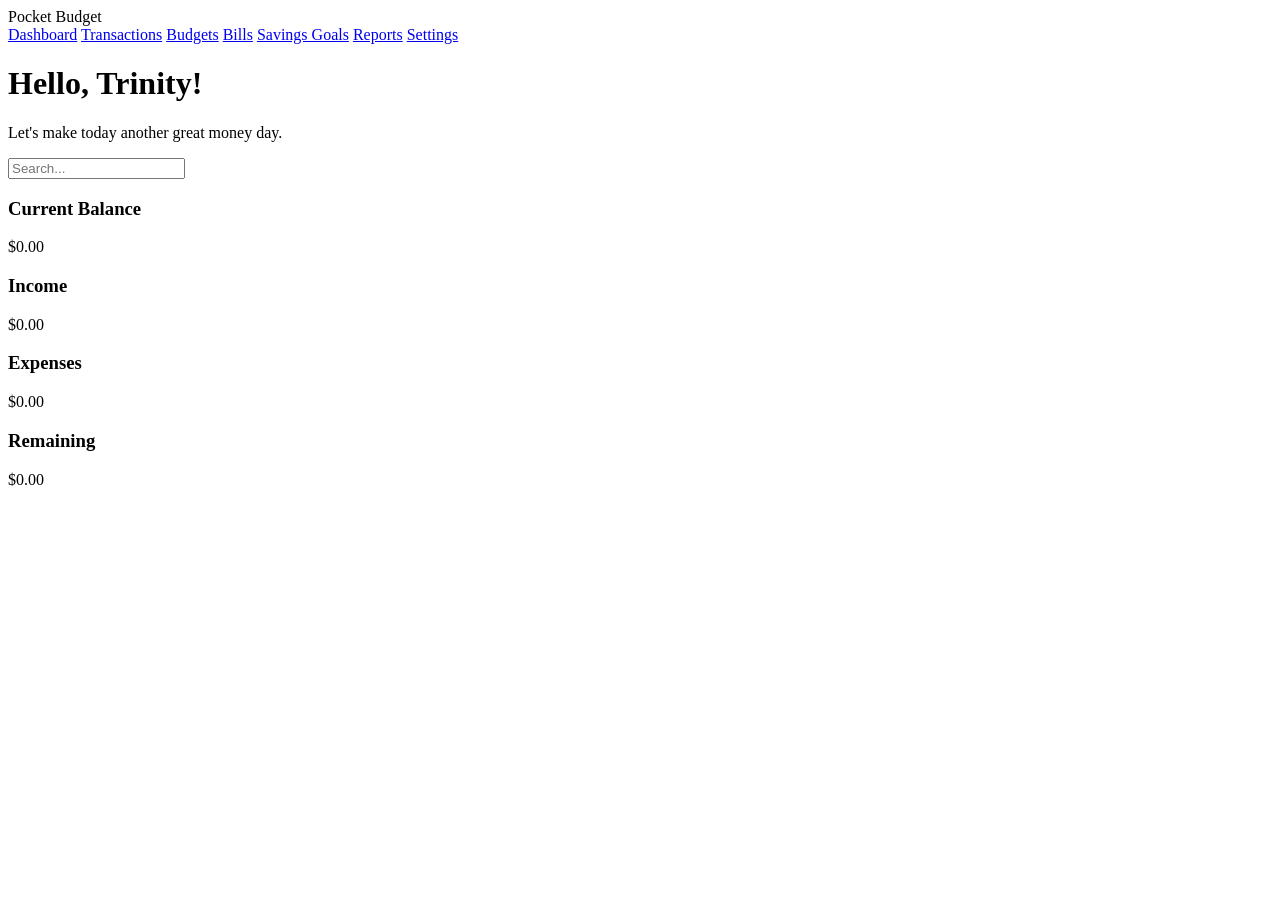
==== index.html @ 6783a8e3 "Added the main stuff to index.hmtl" ====
<!DOCTYPE html>
<html lang="en">

    <head>
        <!-- Allows emojis and special characters -->
        <meta charset="UTF-8">

        <!-- Makes the website responsive -->
        <meta name="viewport" content="width=device-width, initial-scale=1.0">

        <!-- Browser tab title -->
        <title>Pocket Budget</title>

        <!-- CSS -->
        <link rel="stylesheet" href="styles.css">

        <!-- Google Font-->
         <link rel="preconnect" href="https://fonts.googleapis.com">
        <link rel="preconnect" href="https://fonts.gstatic.com" crossorigin>

        <link href="https://fonts.googleapis.com/css2?family=Fredoka:wght@300..700&family=Nunito:wght@200..1000&display=swap" rel="stylesheet">
    </head>

    <body>

        <div class="container">
        
        <div class="sidebar">
            <div class="logo">
                Pocket Budget
            </div>

            <nav>
                <!-- <a> is an anchor tag which creates links-->
                <a href="index.html"> Dashboard</a>
                <a href="#"> Transactions</a>
                <a href="#"> Budgets</a>
                <a href="#"> Bills</a>
                <a href="#"> Savings Goals</a>
                <a href="#"> Reports</a>
                <a href="#"> Settings</a>
            </nav>
            </div>

        <main>
            <header>
                <div class="welcome">
                    <!-- <h1> is a heading tag, the biggest one-->
                    <h1> Hello, Trinity! </h1>
                    <!-- <p> is a paragraph tag, normal text-->
                    <p> Let's make today another great money day.</p>
                </div>
                <div class="search">
                    <!-- instead of typing search... by myself, placeholder makes the browser display it automatically -->
                    <input
                    type="text"
                    placeholder="Search...">
                </div>
            </header>
                <section class="cards">

                    <div class="card">
                        <h3> Current Balance</h3>
                        <p> $0.00</p>
                    </div>
                     <div class="card">
                        <h3> Income</h3>
                        <p> $0.00</p>
                    </div>
                     <div class="card">
                        <h3> Expenses</h3>
                        <p> $0.00</p>
                    </div>
                     <div class="card">
                        <h3> Remaining</h3>
                        <p> $0.00</p>
                    </div>

                </section>

        </main>
        </div>

      
    </body>
</html>
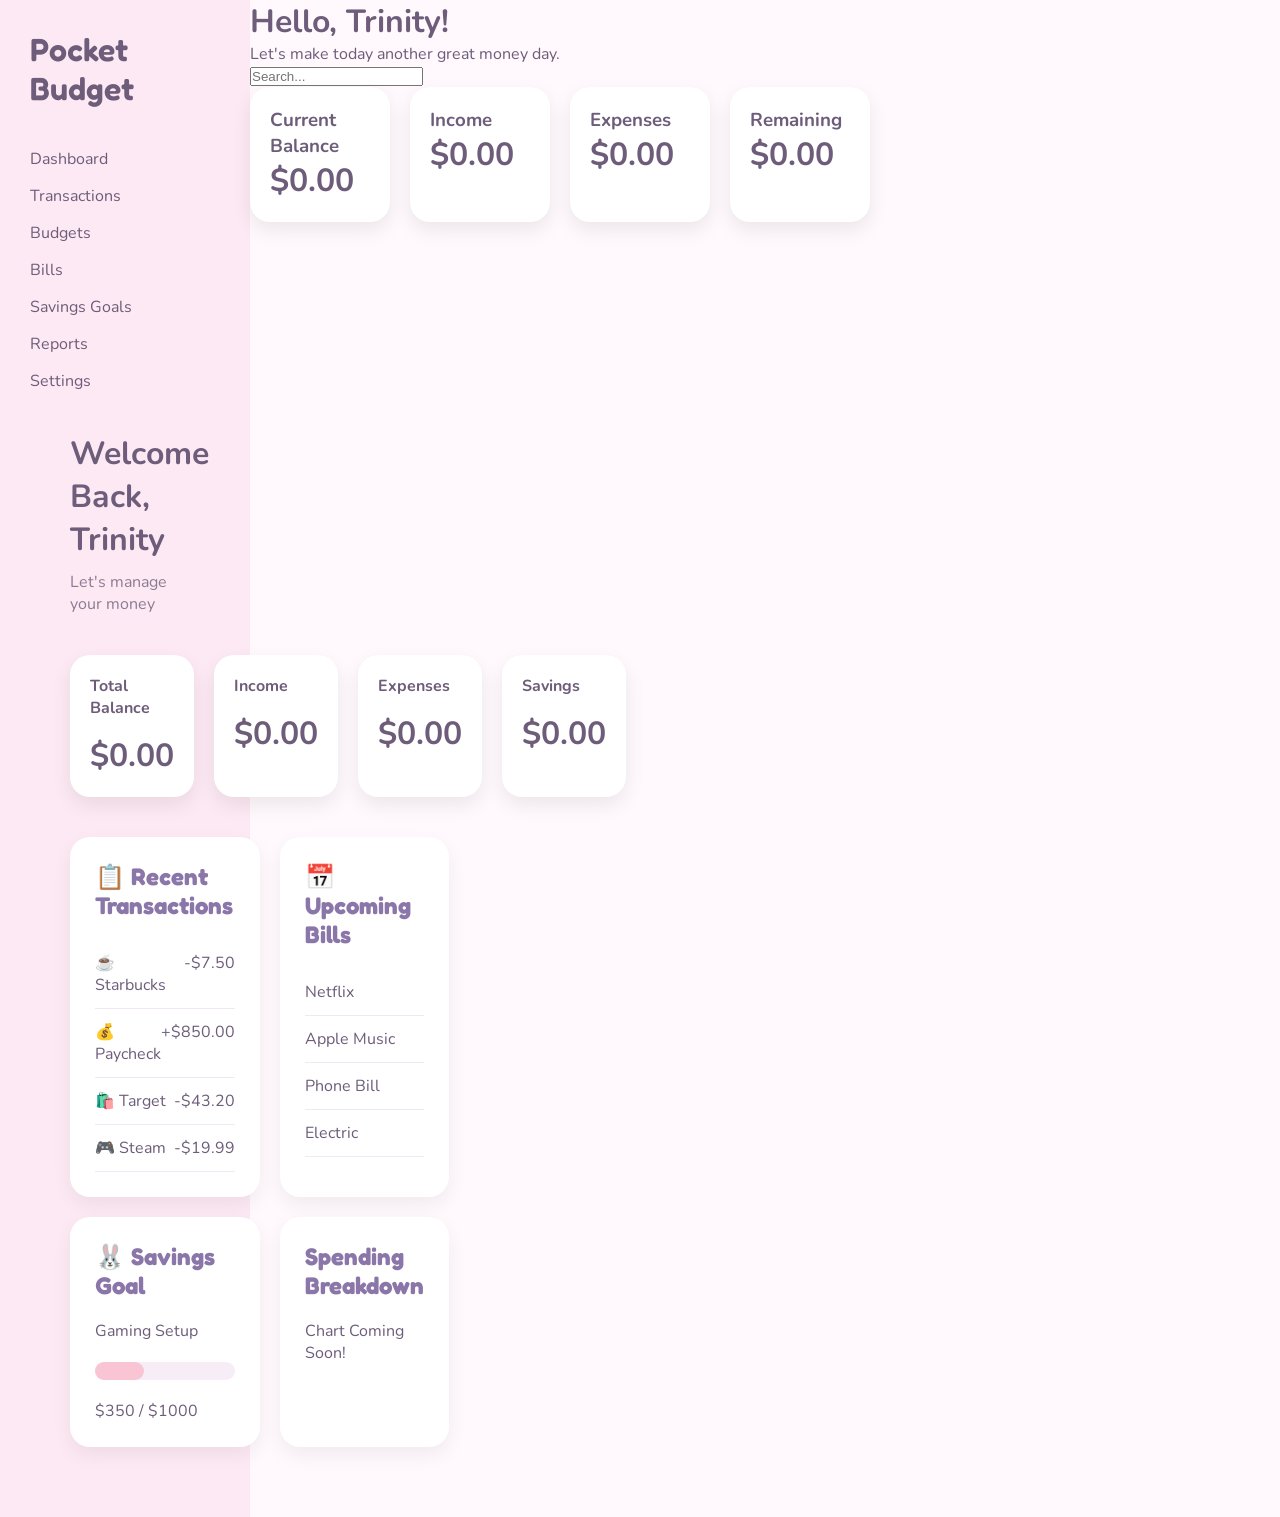
==== commit 656e8b51: "Finished Lesson 4. Just realized that my css wasn't linked correctly, so i fixed that. I also moved " ====
--- a/index.html
+++ b/index.html
@@ -12,14 +12,14 @@
         <title>Pocket Budget</title>
 
         <!-- CSS -->
-        <link rel="stylesheet" href="styles.css">
+        <link rel="stylesheet" href="assets/css/style.css">
 
         <!-- Google Font-->
-         <link rel="preconnect" href="https://fonts.googleapis.com">
+        <link rel="preconnect" href="https://fonts.googleapis.com">
         <link rel="preconnect" href="https://fonts.gstatic.com" crossorigin>
+        <link href="https://fonts.googleapis.com/css2?family=Fredoka:wght@300..700&family=Nunito:ital,wght@0,200..1000;1,200..1000&display=swap" rel="stylesheet">
 
-        <link href="https://fonts.googleapis.com/css2?family=Fredoka:wght@300..700&family=Nunito:wght@200..1000&display=swap" rel="stylesheet">
-    </head>
+
 
     <body>
 
@@ -33,13 +33,75 @@
             <nav>
                 <!-- <a> is an anchor tag which creates links-->
                 <a href="index.html"> Dashboard</a>
-                <a href="#"> Transactions</a>
+                <a href="#im"> Transactions</a>
                 <a href="#"> Budgets</a>
                 <a href="#"> Bills</a>
                 <a href="#"> Savings Goals</a>
                 <a href="#"> Reports</a>
                 <a href="#"> Settings</a>
             </nav>
+
+            <main class="main-content">
+                <header class="dashboard-header">
+                    <h1>Welcome Back, Trinity</h1>
+                    <p>Let's manage your money </p>
+                </header>
+                <section class="cards">
+                    <div class="card">
+                        <h2>Total Balance</h2>
+                        <p>$0.00</p>
+                    </div>
+                    <div class="card">
+                        <h2>Income</h2>
+                        <p>$0.00</p>
+                    </div>
+                    <div class="card">
+                        <h2>Expenses</h2>
+                        <p>$0.00</p>
+                    </div>
+                    <div class="card">
+                        <h2>Savings</h2>
+                        <p>$0.00</p>
+                    </div>
+                </section>
+                <section class="dashboard-grid">
+                    <div class="panel transaction">
+                        <h2>📋 Recent Transactions</h2>
+                        <ul>
+                            <li>☕ Starbucks <span>-$7.50</span></li>
+
+                            <li>💰 Paycheck <span>+$850.00</span></li>
+
+                            <li>🛍️ Target <span>-$43.20</span></li>
+
+                            <li>🎮 Steam <span>-$19.99</span></li></li>
+                        </ul>
+                    </div>
+                    <div class="panel bills">
+                        <h2>📅 Upcoming Bills</h2>
+                        <ul>
+                            <li>Netflix</li>
+                            <li>Apple Music</li>
+                            <li>Phone Bill</li>
+                            <li>Electric</li>
+                        </ul>
+                    </div>
+
+                    <div class="panel goals">
+                        <h2>🐰 Savings Goal</h2>
+                        <p> Gaming Setup</p>
+                        <div class="progress-bar">
+                            <div class="progress"></div>
+                        </div>
+                        <p> $350 / $1000</p>
+                    </div>
+                    <div class="panel chart">
+                        <h2> Spending Breakdown</h2>
+                        <p>Chart Coming Soon!</p>
+                    </div>
+                </section>
+
+            </main>
             </div>
 
         <main>
--- a/assets/css/style.css
+++ b/assets/css/style.css
@@ -0,0 +1,176 @@
+/* ==========
+    CSS Reset
+    ========== */
+
+    /* * is the universal selector, it selects all elements on the page */
+*{
+    /* margin is 0 because the browser automatically puts space around things, we don't want that*/
+    margin: 0;
+    /* Padding is space inside an element, we'll add our own padding later, so we set it to 0 here */
+    padding: 0;
+    /* box-sizing:border-box the width stays 200px */
+    box-sizing: border-box;
+}
+/*=======
+   BODY
+   =======*/
+body{
+    /* font-family is the font imported from Google Fonts, now we're telling the browser to use that font*/
+    font-family:"Nunito", sans-serif;
+    /* background changes the background of the whole page, obviously*/
+    background:#fff8fc;
+    /* color changes the color of the text on the page*/
+    color:#6d5c7a;
+    /* min-height is the minimum height of the page, vh stands for viewport height so 100vh means 100% of the viewport height */
+    min-height:100vh;
+}
+/*=========
+    LINKS
+===========*/
+a{
+
+    /* text-decoration:none removes the underline from links */
+    text-decoration:none;
+
+    /* color:inherit instead of making links blue, they use whatever color their parent has */
+    color:inherit;
+}
+/*=============
+    CONTAINER
+=============*/
+.container{
+    /*display:flex makes the container a flexbox, which is a way to layout elements in a row or column */
+    display:flex;
+    flex-direction:row;
+    min-height:100vh;
+}
+/*===========
+SIDEBAR
+============*/
+.sidebar{
+    /* width:250px makes it 250 pixels wide */
+    width: 250px;
+    min-height:100vh;
+
+    /*Soft Pastel Pink*/
+    background:#FDE9F3;
+
+    /* padding:30px instead of text touching the edge, everything gets breathing room */
+    padding: 30px;
+}
+/*=========
+LOGO
+========*/
+.logo{
+    font-family:"Fredoka", sans-serif;
+
+    /* font-size:2rem, rem is a responsive measurement*/
+    font-size: 2rem;
+    font-weight: 600;
+
+    /*margin-bottom adds 40px under the logo, making space between anything below it */
+    margin-bottom: 40px;
+}
+/*===========
+NAVIGATION
+============*/
+nav{
+    /* By default Flexbox goes left to right, we dont want that so we did flex-direction:column*/
+    display:flex;
+
+    /* Changes it to top to bottom, which is perfect for menus*/
+    flex-direction:column;
+
+    /* Instead of manually adding margins, flexbox can automatically space items*/
+    gap:15px;
+}
+.main-content{
+    flex: 1;
+    padding: 40px;
+}
+.dashboard-header{
+    margin-bottom: 40px;
+}
+.dashboard-header h1{
+    font-size: 2rem;
+}
+.dashboard-header p{
+    margin-top: 10px;
+    color: #8b7b94;
+}
+.cards{
+    display:flex;
+    gap:20px;
+    margin-bottom:40px;
+}
+.card{
+    flex:1;
+    background:white;
+    padding:20px;
+    border-radius:20px;
+    box-shadow:0 8px 20px rgba(0,0,0,.08);]
+}
+
+.card h2{
+    font-size:1rem;
+    margin-bottom:15px;
+}
+.card p{
+    font-size:2rem;
+    font-weight:bold;
+}
+/*=============
+DASHBOARD GRID
+==============*/
+.dashboard-grid{
+    display:grid;
+    grid-template-columns:2fr 1fr;
+    gap:20px;
+}
+.panel{
+    background:white;
+    padding:25px;
+    border-radius:20px;
+    box-shadow:0 8px 20px rgba(0,0,0,.06);
+    transition:.3s;
+}
+.panel:hover{
+    transform:translateY(-5px);
+}
+.panel ul{
+    list-style:none;
+    margin-top:20px;
+}
+.panel li{
+    display:flex;
+    justify-content:space-between;
+    padding:12px 0;
+    border-bottom:1px solid #F2E8F5;
+}
+.panel h2{
+    font-family:"Fredoka", sans-serif;
+    color:#8A76A8;
+    margin-bottom:20px;
+}
+.transaction{
+    grid-column:1;
+}
+.goals{
+    grid-column:1;
+}
+.chart{
+    grid-column:2;
+}
+.progress-bar{
+    width:100%;
+    height:18px;
+    background:#F7EDF7;
+    border-radius:20px;
+    margin:20px 0;
+}
+.progress{
+    width:35%;
+    height:100%;
+    background:#F9C5D5;
+    border-radius:20px;
+}
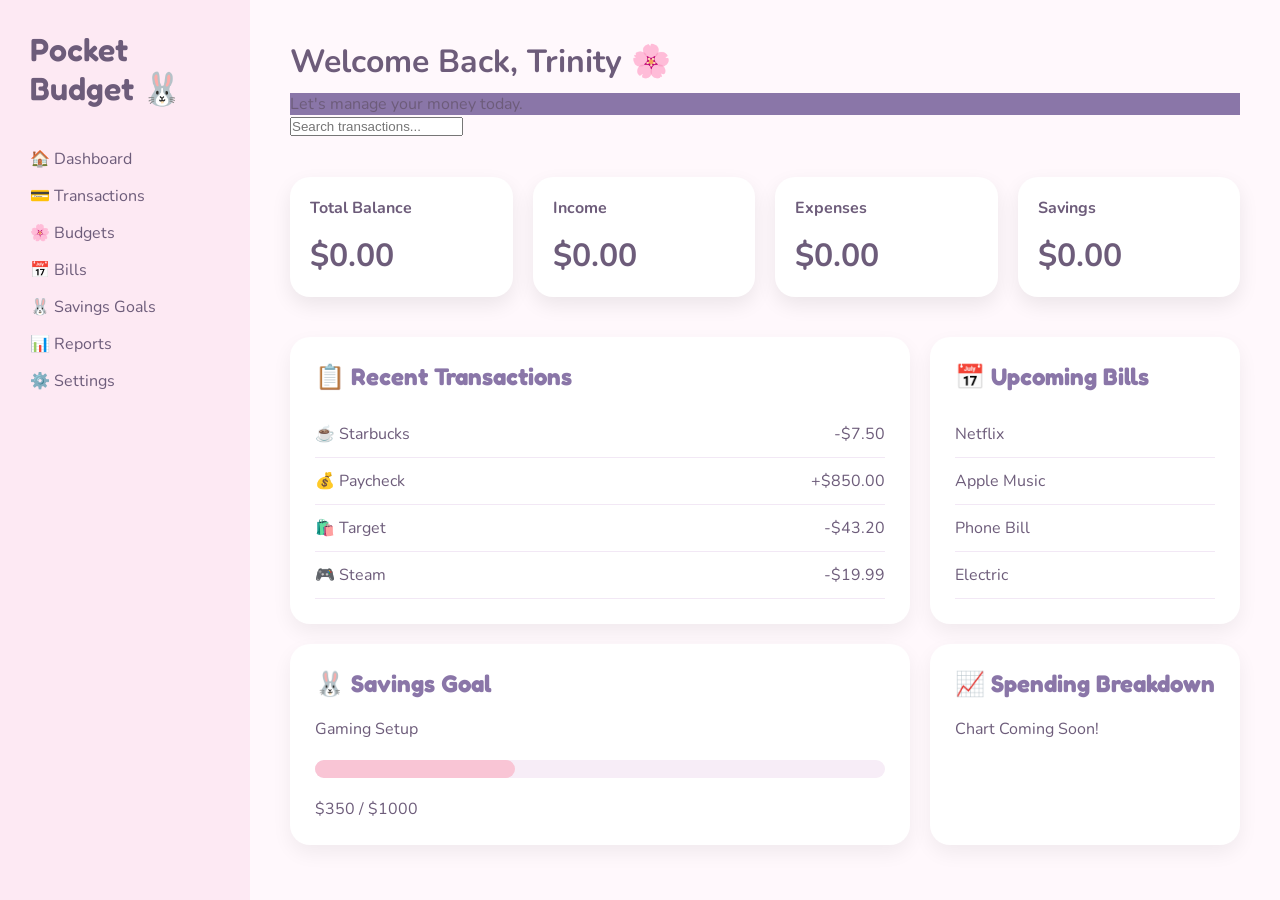
==== commit 7a9ca10e: "added the htmls for the sidebars and other functions. I have to fix my html and do lesson 5" ====
--- a/index.html
+++ b/index.html
@@ -1,148 +1,198 @@
 <!DOCTYPE html>
 <html lang="en">
 
-    <head>
-        <!-- Allows emojis and special characters -->
-        <meta charset="UTF-8">
+<head>
 
-        <!-- Makes the website responsive -->
-        <meta name="viewport" content="width=device-width, initial-scale=1.0">
+    <!-- Allows emojis and special characters -->
+    <meta charset="UTF-8">
 
-        <!-- Browser tab title -->
-        <title>Pocket Budget</title>
+    <!-- Makes website responsive -->
+    <meta name="viewport" content="width=device-width, initial-scale=1.0">
 
-        <!-- CSS -->
-        <link rel="stylesheet" href="assets/css/style.css">
+    <!-- Browser tab title -->
+    <title>Pocket Budget</title>
 
-        <!-- Google Font-->
-        <link rel="preconnect" href="https://fonts.googleapis.com">
-        <link rel="preconnect" href="https://fonts.gstatic.com" crossorigin>
-        <link href="https://fonts.googleapis.com/css2?family=Fredoka:wght@300..700&family=Nunito:ital,wght@0,200..1000;1,200..1000&display=swap" rel="stylesheet">
+
+    <!-- CSS -->
+    <link rel="stylesheet" href="assets/css/style.css">
+
+
+    <!-- Google Fonts -->
+    <link rel="preconnect" href="https://fonts.googleapis.com">
+    <link rel="preconnect" href="https://fonts.gstatic.com" crossorigin>
+
+    <link href="https://fonts.googleapis.com/css2?family=Fredoka:wght@300..700&family=Nunito:ital,wght@0,200..1000;1,200..1000&display=swap" rel="stylesheet">
+
+</head>
+
+
+<body>
+
+
+<div class="container">
+
+
+    <!-- SIDEBAR -->
+    <aside class="sidebar">
+
+
+        <div class="logo">
+            Pocket Budget 🐰
+        </div>
+
+
+        <nav>
+
+            <a href="#">🏠 Dashboard</a>
+
+            <a href="#">💳 Transactions</a>
+
+            <a href="#">🌸 Budgets</a>
+
+            <a href="#">📅 Bills</a>
+
+            <a href="#">🐰 Savings Goals</a>
+
+            <a href="#">📊 Reports</a>
+
+            <a href="#">⚙️ Settings</a>
+
+        </nav>
+
+
+    </aside>
 
 
 
-    <body>
 
-        <div class="container">
-        
-        <div class="sidebar">
-            <div class="logo">
-                Pocket Budget
+
+    <!-- MAIN CONTENT -->
+    <main class="main-content">
+
+
+        <!-- HEADER -->
+        <header class="dashboard-header">
+
+            <div class="welcome">
+                <h1>Welcome Back, Trinity 🌸 </h1>
+                <p>Let's manage your money today.</p>
             </div>
 
-            <nav>
-                <!-- <a> is an anchor tag which creates links-->
-                <a href="index.html"> Dashboard</a>
-                <a href="#im"> Transactions</a>
-                <a href="#"> Budgets</a>
-                <a href="#"> Bills</a>
-                <a href="#"> Savings Goals</a>
-                <a href="#"> Reports</a>
-                <a href="#"> Settings</a>
-            </nav>
 
-            <main class="main-content">
-                <header class="dashboard-header">
-                    <h1>Welcome Back, Trinity</h1>
-                    <p>Let's manage your money </p>
-                </header>
-                <section class="cards">
-                    <div class="card">
-                        <h2>Total Balance</h2>
-                        <p>$0.00</p>
-                    </div>
-                    <div class="card">
-                        <h2>Income</h2>
-                        <p>$0.00</p>
-                    </div>
-                    <div class="card">
-                        <h2>Expenses</h2>
-                        <p>$0.00</p>
-                    </div>
-                    <div class="card">
-                        <h2>Savings</h2>
-                        <p>$0.00</p>
-                    </div>
-                </section>
-                <section class="dashboard-grid">
-                    <div class="panel transaction">
-                        <h2>📋 Recent Transactions</h2>
-                        <ul>
-                            <li>☕ Starbucks <span>-$7.50</span></li>
 
-                            <li>💰 Paycheck <span>+$850.00</span></li>
+            <!-- Search bar will be styled in Lesson 5 -->
+            <div class="search">
+                <input 
+                type="text"
+                placeholder="Search transactions...">
 
-                            <li>🛍️ Target <span>-$43.20</span></li>
+            </div>
 
-                            <li>🎮 Steam <span>-$19.99</span></li></li>
-                        </ul>
-                    </div>
-                    <div class="panel bills">
-                        <h2>📅 Upcoming Bills</h2>
-                        <ul>
-                            <li>Netflix</li>
-                            <li>Apple Music</li>
-                            <li>Phone Bill</li>
-                            <li>Electric</li>
-                        </ul>
+
+
+        </header>
+
+
+
+
+
+        <!-- Bunny Card will be added here -->
+        <section class="mascot-placeholder">
+
+            <!-- Future bunny mascot -->
+
+        </section>
+
+        <!-- MONEY CARDS -->
+        <section class="cards">
+
+            <div class="card">
+                <h2> Total Balance </h2>
+                <p>$0.00</p>
+            </div>
+
+            <div class="card">
+                <h2> Income </h2>
+                <p>$0.00</p>
+            </div>
+
+            <div class="card">
+                <h2>Expenses </h2>
+                <p> $0.00 </p>
+            </div>
+
+            <div class="card">
+                <h2>Savings</h2>
+                <p>$0.00 </p>
+            </div>
+
+
+        </section>
+
+
+        <!-- DASHBOARD SECTIONS -->
+        <section class="dashboard-grid">
+
+             <!-- Transactions -->
+            <div class="panel transaction">
+                <h2>📋 Recent Transactions</h2>
+                <ul>
+                    <li>☕ Starbucks<span>-$7.50</span></li>
+                    <li>💰 Paycheck<span>+$850.00</span></li>
+                    <li>🛍️ Target<span>-$43.20</span></li>
+                    <li>🎮 Steam<span>-$19.99 </span> </li>
+                </ul>
+            </div>
+
+            <!-- Bills -->
+            <div class="panel bills">
+                <h2>📅 Upcoming Bills</h2>
+                <ul>
+                    <li>Netflix</li>
+                    <li>Apple Music</li>
+                    <li>Phone Bill</li>
+                    <li>Electric</li>
+                </ul>
+            </div>
+
+            <!-- Savings Goal -->
+            <div class="panel goals">
+
+
+                <h2>🐰 Savings Goal</h2>
+                <p>  Gaming Setup</p>
+
+                <div class="progress-bar">
+                    <div class="progress">
+                </div>
                     </div>
 
-                    <div class="panel goals">
-                        <h2>🐰 Savings Goal</h2>
-                        <p> Gaming Setup</p>
-                        <div class="progress-bar">
-                            <div class="progress"></div>
-                        </div>
-                        <p> $350 / $1000</p>
-                    </div>
-                    <div class="panel chart">
-                        <h2> Spending Breakdown</h2>
-                        <p>Chart Coming Soon!</p>
-                    </div>
-                </section>
-
-            </main>
+                <p>$350 / $1000 </p>
             </div>
 
-        <main>
-            <header>
-                <div class="welcome">
-                    <!-- <h1> is a heading tag, the biggest one-->
-                    <h1> Hello, Trinity! </h1>
-                    <!-- <p> is a paragraph tag, normal text-->
-                    <p> Let's make today another great money day.</p>
-                </div>
-                <div class="search">
-                    <!-- instead of typing search... by myself, placeholder makes the browser display it automatically -->
-                    <input
-                    type="text"
-                    placeholder="Search...">
-                </div>
-            </header>
-                <section class="cards">
+            <!-- Chart -->
+            <div class="panel chart">
+                <h2>📈 Spending Breakdown</h2>
+                <p>Chart Coming Soon!</p>
 
-                    <div class="card">
-                        <h3> Current Balance</h3>
-                        <p> $0.00</p>
-                    </div>
-                     <div class="card">
-                        <h3> Income</h3>
-                        <p> $0.00</p>
-                    </div>
-                     <div class="card">
-                        <h3> Expenses</h3>
-                        <p> $0.00</p>
-                    </div>
-                     <div class="card">
-                        <h3> Remaining</h3>
-                        <p> $0.00</p>
-                    </div>
 
-                </section>
+            </div>
 
-        </main>
-        </div>
 
-      
-    </body>
+
+
+        </section>
+
+
+
+    </main>
+
+
+
+
+</div>
+
+
+</body>
+
 </html>
--- a/assets/css/style.css
+++ b/assets/css/style.css
@@ -11,6 +11,17 @@
     /* box-sizing:border-box the width stays 200px */
     box-sizing: border-box;
 }
+/*==========
+COLOR SYSTEM
+===========*/  
+:root{
+    --background:#fff8fc;
+    --sidebar:#fde9f3;
+    --card:#ffffff;
+    --pink:#f9c5d5;
+    --purple:#8a76a8;
+    --text:#6d5c7a;
+}  
 /*=======
    BODY
    =======*/
@@ -18,9 +29,9 @@
     /* font-family is the font imported from Google Fonts, now we're telling the browser to use that font*/
     font-family:"Nunito", sans-serif;
     /* background changes the background of the whole page, obviously*/
-    background:#fff8fc;
+    background:var(--background);
     /* color changes the color of the text on the page*/
-    color:#6d5c7a;
+    color:var(--text);
     /* min-height is the minimum height of the page, vh stands for viewport height so 100vh means 100% of the viewport height */
     min-height:100vh;
 }
@@ -53,7 +64,7 @@
     min-height:100vh;
 
     /*Soft Pastel Pink*/
-    background:#FDE9F3;
+    background:var(--sidebar);
 
     /* padding:30px instead of text touching the edge, everything gets breathing room */
     padding: 30px;
@@ -96,7 +107,7 @@
 }
 .dashboard-header p{
     margin-top: 10px;
-    color: #8b7b94;
+    background:var(--purple);
 }
 .cards{
     display:flex;
@@ -105,10 +116,10 @@
 }
 .card{
     flex:1;
-    background:white;
+    background:var(--card);
     padding:20px;
     border-radius:20px;
-    box-shadow:0 8px 20px rgba(0,0,0,.08);]
+    box-shadow:0 8px 20px rgba(0,0,0,.08);
 }
 
 .card h2{
@@ -128,7 +139,7 @@
     gap:20px;
 }
 .panel{
-    background:white;
+    background:var(--card);
     padding:25px;
     border-radius:20px;
     box-shadow:0 8px 20px rgba(0,0,0,.06);
@@ -149,7 +160,7 @@
 }
 .panel h2{
     font-family:"Fredoka", sans-serif;
-    color:#8A76A8;
+    color:var(--purple);
     margin-bottom:20px;
 }
 .transaction{
@@ -171,6 +182,6 @@
 .progress{
     width:35%;
     height:100%;
-    background:#F9C5D5;
+    background:var(--pink);
     border-radius:20px;
 }
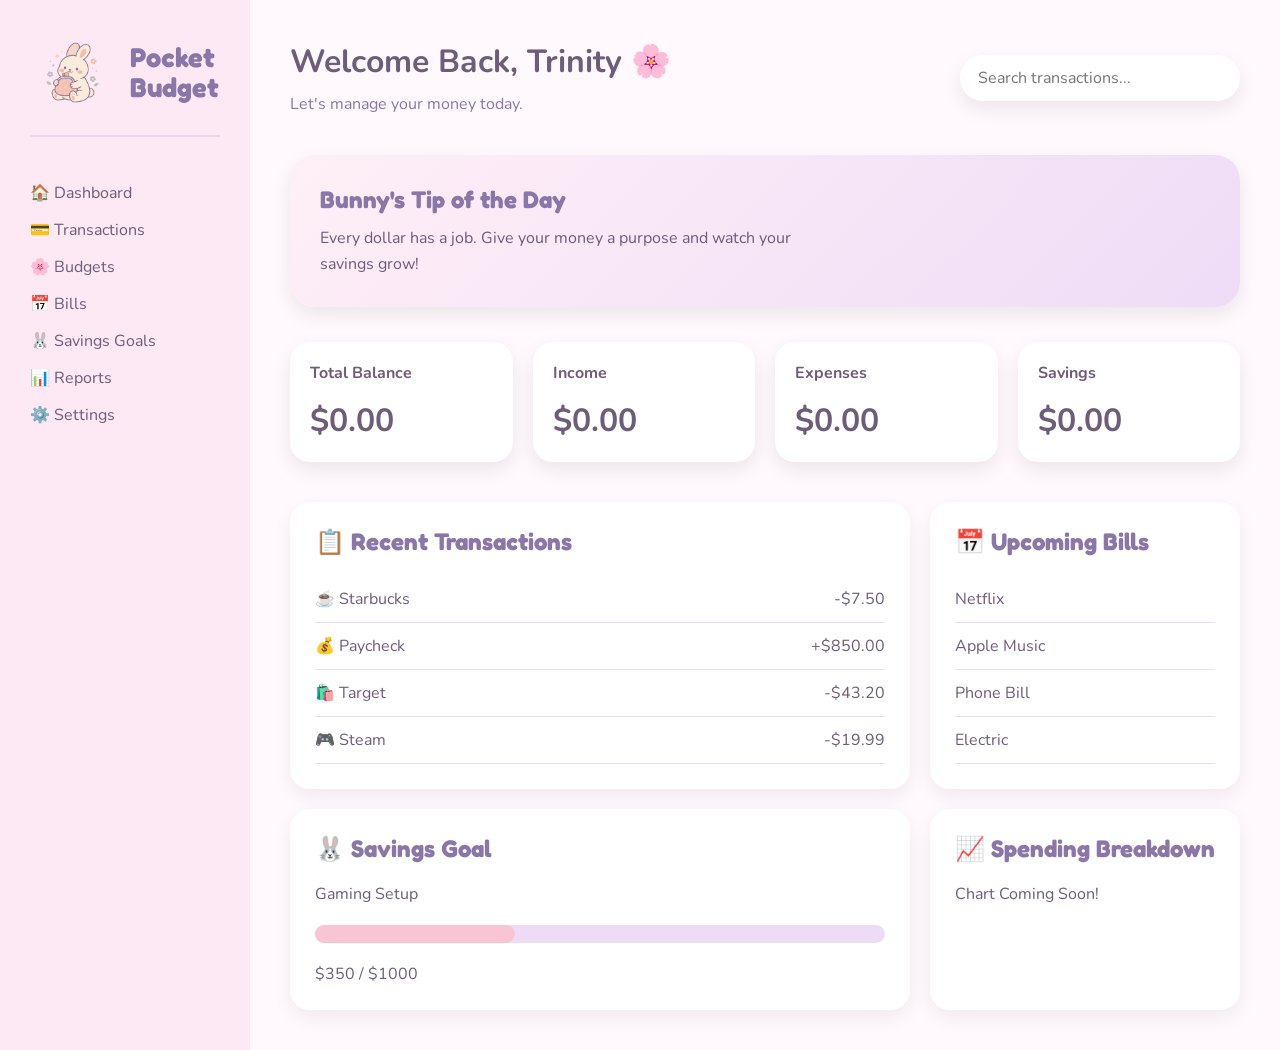
==== commit 3f3dfe3b: "Finished lesson 5? I don't even know what lesson I was on. I finally made the logo for the website a" ====
--- a/index.html
+++ b/index.html
@@ -37,7 +37,9 @@
 
 
         <div class="logo">
-            Pocket Budget 🐰
+            <img src="assets/images/PocketBudgetLogo.png" alt="Pocket Budget Logo" class="logo-image">
+
+            <h2> Pocket Budget </h2>
         </div>
 
 
@@ -97,7 +99,15 @@
 
 
         <!-- Bunny Card will be added here -->
-        <section class="mascot-placeholder">
+        <section class="mascot-card">
+            <div class="mascot-text">
+                <h2> Bunny's Tip of the Day  </h2>
+                <p> Every dollar has a job. Give your money a purpose and watch your savings grow!</p>
+            </div>
+            <div class="bunny">
+                <!-- Future bunny mascot -->
+            
+            </div>
 
             <!-- Future bunny mascot -->
 
--- a/assets/css/style.css
+++ b/assets/css/style.css
@@ -18,9 +18,17 @@
     --background:#fff8fc;
     --sidebar:#fde9f3;
     --card:#ffffff;
+
     --pink:#f9c5d5;
+    --light-pink:#FFEFF6;
+
     --purple:#8a76a8;
+    --light-purple:#EEDCF7;
+
     --text:#6d5c7a;
+    --light-text:#8B7B94;
+
+    --shadow:0 8px 20px rgba(0,0,0,.08);
 }  
 /*=======
    BODY
@@ -69,18 +77,48 @@
     /* padding:30px instead of text touching the edge, everything gets breathing room */
     padding: 30px;
 }
+.search input{
+    width:280px;
+    padding:12px 18px;
+
+    border:none;
+    border-radius:30px;
+
+    background:var(--card);
+    box-shadow:var(--shadow);
+
+    font-family:"Nunito", sans-serif;
+    font-size:1rem;
+    color:var(--text);
+
+    outline:none;
+    transition:.3s;
+}
+.search input:focus{
+    box-shadow:0 0 0 4px rgba(249, 197, 213, .4);
+}
 /*=========
 LOGO
 ========*/
 .logo{
+    display:flex;
+    align-items:center;
+    gap:15px;
+    margin-bottom:45px;
+    padding-bottom:20px;
+    border-bottom:2px solid rgba(138, 118, 168, .15);
+}
+.logo-image{
+    width:85px;
+    height:85px;
+    object-fit:contain;
+}
+.logo h2{
     font-family:"Fredoka", sans-serif;
-
-    /* font-size:2rem, rem is a responsive measurement*/
-    font-size: 2rem;
-    font-weight: 600;
-
-    /*margin-bottom adds 40px under the logo, making space between anything below it */
-    margin-bottom: 40px;
+    font-size:1.7rem;
+    font-weight:700;
+    line-height:1.1;
+    color:var(--purple);
 }
 /*===========
 NAVIGATION
@@ -107,7 +145,7 @@
 }
 .dashboard-header p{
     margin-top: 10px;
-    background:var(--purple);
+    color: var(--purple);
 }
 .cards{
     display:flex;
@@ -138,6 +176,12 @@
     grid-template-columns:2fr 1fr;
     gap:20px;
 }
+.dashboard-header{
+    display:flex;
+    justify-content:space-between;
+    align-items:center;
+    margin-bottom:40px;
+}
 .panel{
     background:var(--card);
     padding:25px;
@@ -156,7 +200,7 @@
     display:flex;
     justify-content:space-between;
     padding:12px 0;
-    border-bottom:1px solid #F2E8F5;
+    border-bottom:1px solid var(--light-purple);
 }
 .panel h2{
     font-family:"Fredoka", sans-serif;
@@ -175,7 +219,7 @@
 .progress-bar{
     width:100%;
     height:18px;
-    background:#F7EDF7;
+    background:var(--light-purple);
     border-radius:20px;
     margin:20px 0;
 }
@@ -184,4 +228,34 @@
     height:100%;
     background:var(--pink);
     border-radius:20px;
+}
+/*=================
+BUNNY MASCOT CARD
+==================*/
+.mascot-card{
+    display:flex;
+    justify-content:space-between;
+    align-items:center;
+
+    background:linear-gradient(
+        135deg,
+        var(--light-pink),
+        var(--light-purple)
+    );
+    padding:30px;
+    border-radius:25px;
+    margin-bottom:35px;
+    box-shadow:0 8px 20px rgba(0,0,0,.08);
+}
+.mascot-text h2{
+    font-family:"Fredoka", sans-serif;
+    color:var(--purple);
+    margin-bottom:12px;
+}
+.mascot-text p{
+    max-width:500px;
+    line-height:1.6;
+}
+.bunny{
+    font-size:5rem;
 }
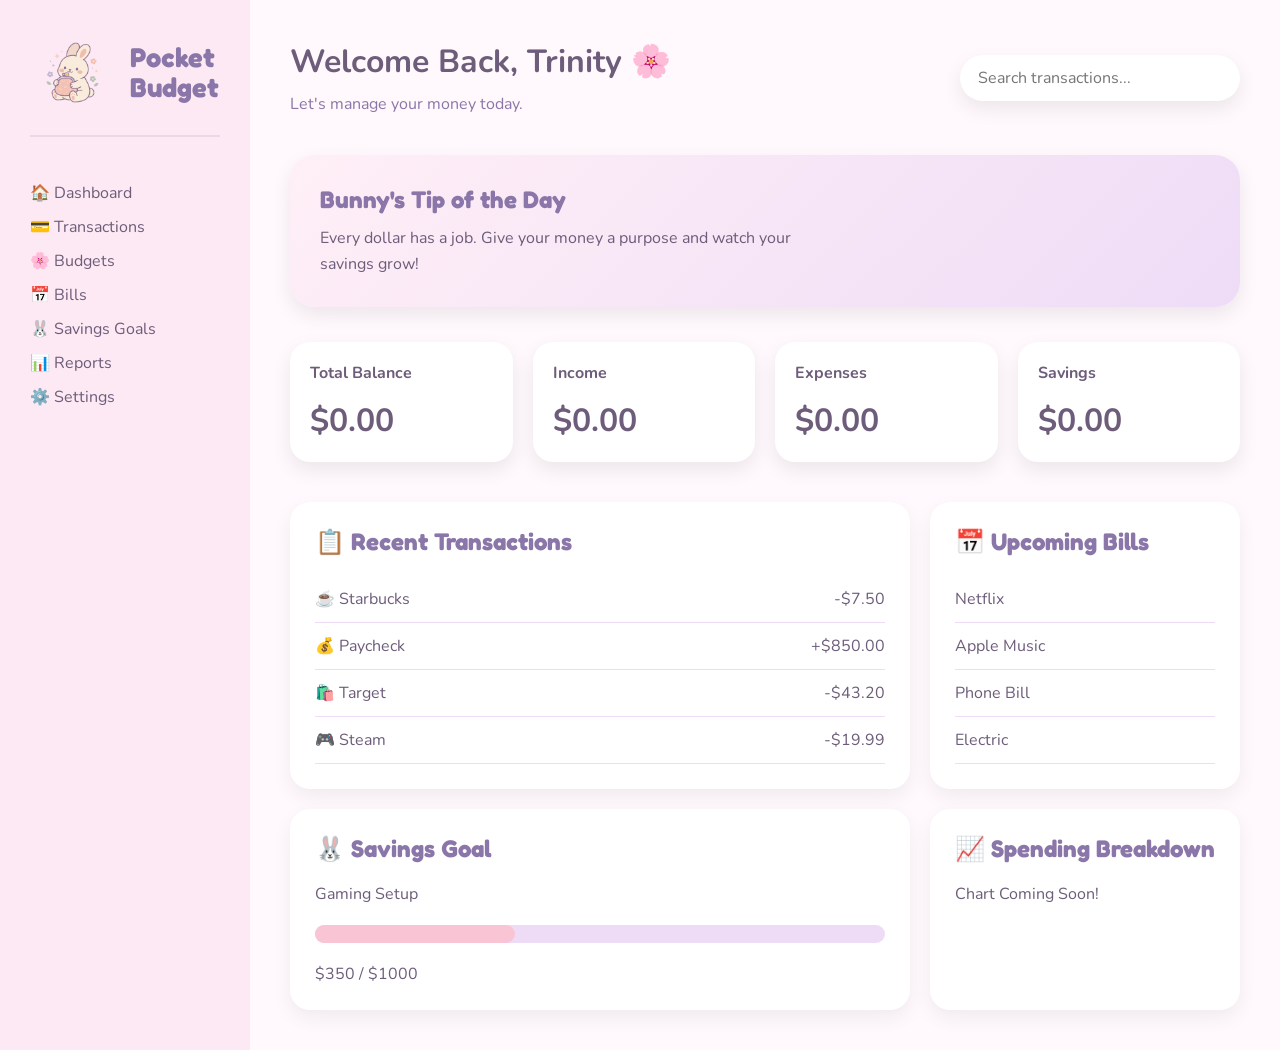
==== commit dfac2386: "Okay I did the basics for transaction.hmtl and transaction.css" ====
--- a/index.html
+++ b/index.html
@@ -14,7 +14,9 @@
 
 
     <!-- CSS -->
-    <link rel="stylesheet" href="assets/css/style.css">
+    <link rel="stylesheet" href="assets/css/dashboard.css">
+    <link rel="stylesheet" href="assets/css/transactions.css">
+
 
 
     <!-- Google Fonts -->
@@ -45,19 +47,19 @@
 
         <nav>
 
-            <a href="#">🏠 Dashboard</a>
-
-            <a href="#">💳 Transactions</a>
-
-            <a href="#">🌸 Budgets</a>
-
-            <a href="#">📅 Bills</a>
-
-            <a href="#">🐰 Savings Goals</a>
-
-            <a href="#">📊 Reports</a>
-
-            <a href="#">⚙️ Settings</a>
+            <a href="index.html">🏠 Dashboard</a>
+
+            <a href="transaction.html">💳 Transactions</a>
+
+            <a href="budgets.html">🌸 Budgets</a>
+
+            <a href="bills.html">📅 Bills</a>
+
+            <a href="goals.html">🐰 Savings Goals</a>
+
+            <a href="report.html">📊 Reports</a>
+
+            <a href="settings.html">⚙️ Settings</a>
 
         </nav>
 
--- a/assets/css/dashboard.css
+++ b/assets/css/dashboard.css
@@ -0,0 +1,301 @@
+/* ==========
+    CSS Reset
+    ========== */
+
+    /* * is the universal selector, it selects all elements on the page */
+*{
+    /* margin is 0 because the browser automatically puts space around things, we don't want that*/
+    margin: 0;
+    /* Padding is space inside an element, we'll add our own padding later, so we set it to 0 here */
+    padding: 0;
+    /* box-sizing:border-box the width stays 200px */
+    box-sizing: border-box;
+}
+/*==========
+COLOR SYSTEM
+===========*/  
+:root{
+    --background:#fff8fc;
+    --sidebar:#fde9f3;
+    --card:#ffffff;
+
+    --pink:#f9c5d5;
+    --light-pink:#FFEFF6;
+
+    --purple:#8a76a8;
+    --light-purple:#EEDCF7;
+
+    --text:#6d5c7a;
+    --light-text:#8B7B94;
+
+    --shadow:0 8px 20px rgba(0,0,0,.08);
+}  
+/*=======
+   BODY
+   =======*/
+body{
+    /* font-family is the font imported from Google Fonts, now we're telling the browser to use that font*/
+    font-family:"Nunito", sans-serif;
+    /* background changes the background of the whole page, obviously*/
+    background:var(--background);
+    /* color changes the color of the text on the page*/
+    color:var(--text);
+    /* min-height is the minimum height of the page, vh stands for viewport height so 100vh means 100% of the viewport height */
+    min-height:100vh;
+}
+/*=========
+    LINKS
+===========*/
+a{
+
+    /* text-decoration:none removes the underline from links */
+    text-decoration:none;
+
+    /* color:inherit instead of making links blue, they use whatever color their parent has */
+    color:inherit;
+}
+/*=============
+    CONTAINER
+=============*/
+.container{
+    /*display:flex makes the container a flexbox, which is a way to layout elements in a row or column */
+    display:flex;
+    flex-direction:row;
+    min-height:100vh;
+}
+/*===========
+SIDEBAR
+============*/
+.sidebar{
+    /* width:250px makes it 250 pixels wide */
+    width: 250px;
+    min-height:100vh;
+
+    /*Soft Pastel Pink*/
+    background:var(--sidebar);
+
+    /* padding:30px instead of text touching the edge, everything gets breathing room */
+    padding: 30px;
+}
+.search input{
+    width:280px;
+    padding:12px 18px;
+
+    border:none;
+    border-radius:30px;
+
+    background:var(--card);
+    box-shadow:var(--shadow);
+
+    font-family:"Nunito", sans-serif;
+    font-size:1rem;
+    color:var(--text);
+
+    outline:none;
+    transition:.3s;
+}
+.search input:focus{
+    box-shadow:0 0 0 4px rgba(249, 197, 213, .4);
+}
+.search input:hover{
+    transform:translateY(-2px);
+}
+/*=========
+LOGO
+========*/
+.logo{
+    display:flex;
+    align-items:center;
+    gap:15px;
+    margin-bottom:45px;
+    padding-bottom:20px;
+    border-bottom:2px solid rgba(138, 118, 168, .15);
+}
+.logo-image{
+    width:85px;
+    height:85px;
+    object-fit:contain;
+}
+.logo h2{
+    font-family:"Fredoka", sans-serif;
+    font-size:1.7rem;
+    font-weight:700;
+    line-height:1.1;
+    color:var(--purple);
+}
+/*===========
+NAVIGATION
+============*/
+nav{
+    /* By default Flexbox goes left to right, we dont want that so we did flex-direction:column*/
+    display:flex;
+
+    /* Changes it to top to bottom, which is perfect for menus*/
+    flex-direction:column;
+
+    /* Instead of manually adding margins, flexbox can automatically space items*/
+    gap:12px;
+}
+.nav a{
+    display:flex;
+    align-items:center;
+    padding:14px 18px;
+    border-radius:16px;
+    font-weight:600;
+    transition:.3s;
+}
+.nav a:hover{
+    background:var(--card);
+    color:var(--purple);
+    transform: translateX(8px);
+    box-shadow:var(--shadow);
+}
+.main-content{
+    flex: 1;
+    padding: 40px;
+}
+.dashboard-header{
+    margin-bottom: 40px;
+}
+.dashboard-header h1{
+    font-size: 2rem;
+}
+.dashboard-header p{
+    margin-top: 10px;
+    color: var(--purple);
+}
+/*==============
+CARD
+===============*/
+.cards{
+    display:flex;
+    gap:20px;
+    margin-bottom:40px;
+}
+.card{
+    flex:1;
+    background:var(--card);
+    padding:20px;
+    border-radius:20px;
+    box-shadow:var(--shadow);
+    transition:.3s;
+}
+.card:hover{
+    transform:translateY(-6px);
+    box-shadow:0 15px 30px rgba(0,0,0,.10);
+}
+.card h2{
+    font-size:1rem;
+    margin-bottom:15px;
+}
+.card p{
+    font-size:2rem;
+    font-weight:bold;
+}
+/*=============
+DASHBOARD GRID
+==============*/
+.dashboard-grid{
+    display:grid;
+    grid-template-columns:2fr 1fr;
+    gap:20px;
+}
+.dashboard-header{
+    display:flex;
+    justify-content:space-between;
+    align-items:center;
+    margin-bottom:40px;
+}
+/*================
+PANEL
+=================*/
+.panel{
+    background:var(--card);
+    padding:25px;
+    border-radius:20px;
+    box-shadow:0 8px 20px rgba(0,0,0,.06);
+    transition:.3s;
+}
+.panel:hover{
+    transform:translateY(-5px);
+}
+.panel ul{
+    list-style:none;
+    margin-top:20px;
+}
+.panel li{
+    display:flex;
+    justify-content:space-between;
+    padding:12px 0;
+    border-bottom:1px solid var(--light-purple);
+}
+.panel h2{
+    font-family:"Fredoka", sans-serif;
+    color:var(--purple);
+    margin-bottom:20px;
+}
+
+.transaction{
+    grid-column:1;
+}
+.goals{
+    grid-column:1;
+}
+.chart{
+    grid-column:2;
+}
+.progress-bar{
+    width:100%;
+    height:18px;
+    background:var(--light-purple);
+    border-radius:20px;
+    margin:20px 0;
+}
+.progress{
+    width:35%;
+    height:100%;
+    background:var(--pink);
+    border-radius:20px;
+}
+/*=================
+BUNNY MASCOT CARD
+==================*/
+.mascot-card{
+    display:flex;
+    justify-content:space-between;
+    align-items:center;
+
+    background:linear-gradient(
+        135deg,
+        var(--light-pink),
+        var(--light-purple)
+    );
+    padding:30px;
+    border-radius:25px;
+    margin-bottom:35px;
+    box-shadow:var(--shadow);
+}
+.mascot-text h2{
+    font-family:"Fredoka", sans-serif;
+    color:var(--purple);
+    margin-bottom:12px;
+}
+.mascot-text p{
+    max-width:500px;
+    line-height:1.6;
+}
+.bunny{
+    font-size:5rem;
+    animation:float 3s ease-in-out infinite;
+}
+@keyframes float{
+    0%{
+        transform:translateY(0);
+    }
+    50%{
+        transform:translateY(-10px);
+    }
+    100%{
+        transform:translateY(0);
+    }
+}
--- a/assets/css/transactions.css
+++ b/assets/css/transactions.css
@@ -0,0 +1,119 @@
+/* ==========
+    CSS Reset
+    ========== */
+
+    /* * is the universal selector, it selects all elements on the page */
+*{
+    margin: 0;
+    padding: 0;
+    box-sizing: border-box;
+}
+/*==========
+COLOR SYSTEM
+===========*/  
+:root{
+    --background:#fff8fc;
+    --sidebar:#fde9f3;
+    --card:#ffffff;
+
+    --pink:#f9c5d5;
+    --light-pink:#FFEFF6;
+
+    --purple:#8a76a8;
+    --light-purple:#EEDCF7;
+
+    --text:#6d5c7a;
+    --light-text:#8B7B94;
+
+    --shadow:0 8px 20px rgba(0,0,0,.08);
+}  
+/*=======
+   BODY
+   =======*/
+body{
+    font-family:"Nunito", sans-serif;
+    background:var(--background);
+    color:var(--text);
+    min-height:100vh;
+}
+.transaction-toolbar{
+    display:flex;
+    justify-content:space-between;
+    align-items:center;
+    margin-bottom:30px;
+}
+.add-btn{
+    background:var(--pink);
+    color:var(--text);
+    border:none;
+    border-radius:16px;
+    padding:12px 20px;
+    font-family:"Nunito", sans-serif;
+    font-weight:700;
+    cursor:pointer;
+    transition:.3s;
+}
+.add-btn:hover{
+    background:var(--light-purple);
+    transform:translateY(-2px);
+    box-shadow:var(--shadow);
+}
+.filters{
+    display:flex;
+    gap:12px;
+}
+.filters button{
+    background:var(--card);
+
+    border:none;
+    border-radius:14px;
+    padding:10px 16px;
+
+    cursor:pointer;
+
+    font-family:"Nunito", sans-serif;
+
+    box-shadow:var(--shadow);
+    transition:.3s;
+}
+.filters button:hover{
+    background:var(--pink);
+}
+.transaction-list{
+    display:flex;
+    flex-direction:column;
+    gap:18px;
+}
+.transaction-item{
+    display:flex;
+    justify-content:space-between;
+    align-items:center;
+
+    background:var(--card);
+
+    padding:20px;
+    border-radius:20px;
+
+    box-shadow:var(--shadow);
+    transition:.3s;
+}
+.transaction-item:hover{
+    transform:translateY(-4px);
+}
+.transaction-info h3{
+    margin-bottom:8px;
+    color:var(--purple);
+}
+.transaction-info p{
+    color:var(--light-text);
+}
+.income{
+    color:#4CAF50;
+    font-weight:bold;
+    font-size:1.2rem;
+}
+.expense{
+    color:#E57373;
+    font-weight:bold;
+    font-size:1.2rem;
+}
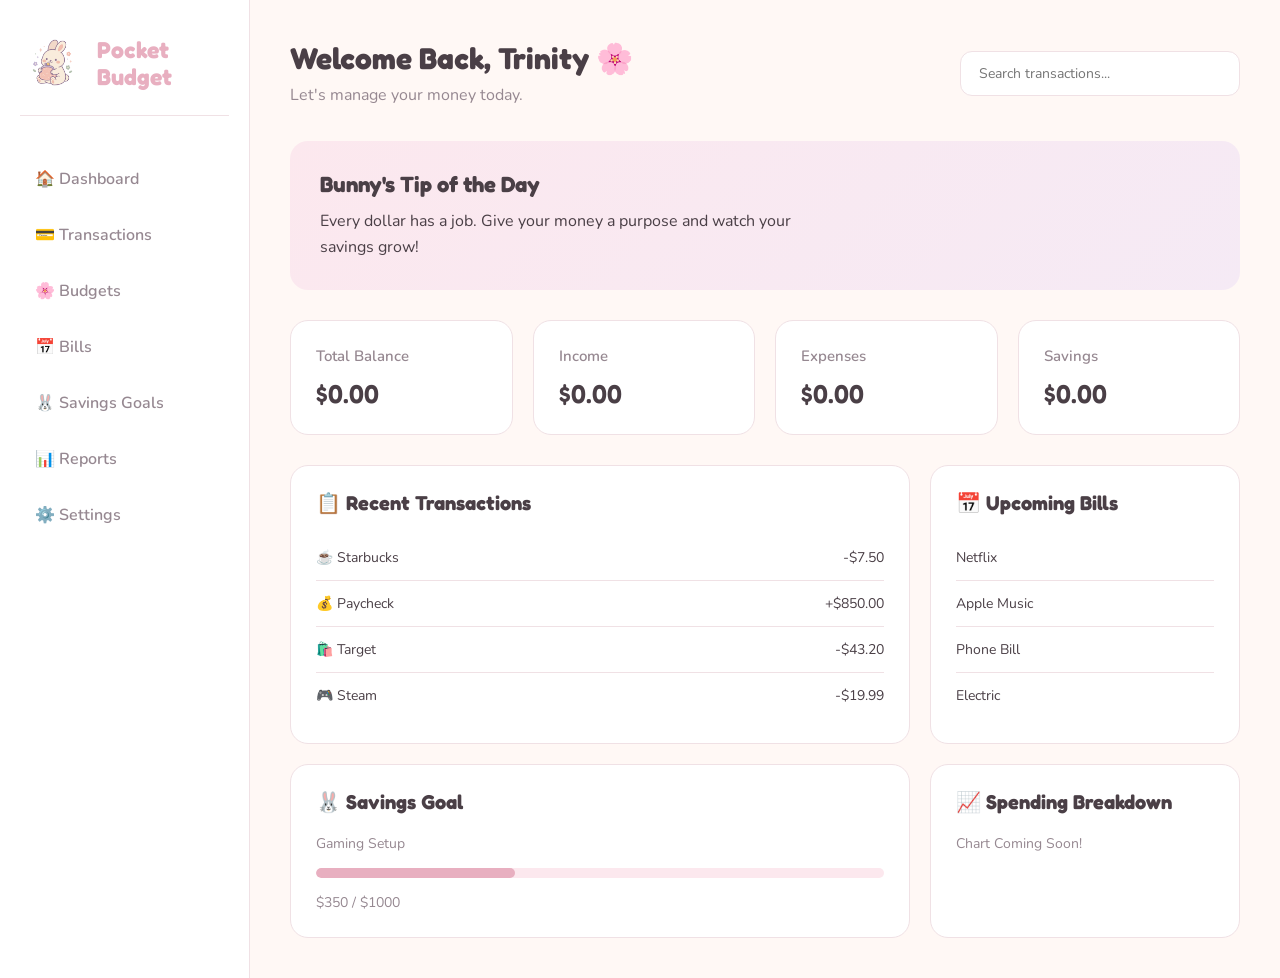
==== commit f0f31465: "need to fix css links or something but every screen should match now" ====
--- a/index.html
+++ b/index.html
@@ -15,9 +15,6 @@
 
     <!-- CSS -->
     <link rel="stylesheet" href="assets/css/dashboard.css">
-    <link rel="stylesheet" href="assets/css/transactions.css">
-
-
 
     <!-- Google Fonts -->
     <link rel="preconnect" href="https://fonts.googleapis.com">
--- a/assets/css/dashboard.css
+++ b/assets/css/dashboard.css
@@ -1,301 +1,433 @@
 /* ==========
-    CSS Reset
-    ========== */
-
-    /* * is the universal selector, it selects all elements on the page */
-*{
-    /* margin is 0 because the browser automatically puts space around things, we don't want that*/
+   CSS RESET
+   ========== */
+
+* {
     margin: 0;
-    /* Padding is space inside an element, we'll add our own padding later, so we set it to 0 here */
     padding: 0;
-    /* box-sizing:border-box the width stays 200px */
     box-sizing: border-box;
 }
-/*==========
-COLOR SYSTEM
-===========*/  
-:root{
-    --background:#fff8fc;
-    --sidebar:#fde9f3;
-    --card:#ffffff;
-
-    --pink:#f9c5d5;
-    --light-pink:#FFEFF6;
-
-    --purple:#8a76a8;
-    --light-purple:#EEDCF7;
-
-    --text:#6d5c7a;
-    --light-text:#8B7B94;
-
-    --shadow:0 8px 20px rgba(0,0,0,.08);
-}  
-/*=======
-   BODY
-   =======*/
-body{
-    /* font-family is the font imported from Google Fonts, now we're telling the browser to use that font*/
-    font-family:"Nunito", sans-serif;
-    /* background changes the background of the whole page, obviously*/
-    background:var(--background);
-    /* color changes the color of the text on the page*/
-    color:var(--text);
-    /* min-height is the minimum height of the page, vh stands for viewport height so 100vh means 100% of the viewport height */
-    min-height:100vh;
-}
-/*=========
-    LINKS
-===========*/
-a{
-
-    /* text-decoration:none removes the underline from links */
-    text-decoration:none;
-
-    /* color:inherit instead of making links blue, they use whatever color their parent has */
-    color:inherit;
-}
-/*=============
-    CONTAINER
-=============*/
-.container{
-    /*display:flex makes the container a flexbox, which is a way to layout elements in a row or column */
-    display:flex;
-    flex-direction:row;
-    min-height:100vh;
-}
-/*===========
-SIDEBAR
-============*/
-.sidebar{
-    /* width:250px makes it 250 pixels wide */
+
+/* ==========
+   COLOR SYSTEM
+   ========== */
+
+:root {
+    --background: #FFF8F5;
+    --surface: #FFFFFF;
+    --text: #4A3F46;
+    --text-muted: #968891;
+    --primary: #E8AFC0;
+    --primary-light: #FCE8EE;
+    --border: #F0E1E5;
+}
+
+/* ==========
+   GENERAL STYLING
+   ========== */
+
+body {
+    font-family: 'Nunito', sans-serif;
+    background-color: var(--background);
+    color: var(--text);
+    min-height: 100vh;
+}
+
+a {
+    text-decoration: none;
+    color: inherit;
+}
+
+/* ==========
+   MAIN CONTAINER
+   ========== */
+
+.container {
+    display: flex;
+    min-height: 100vh;
+}
+
+/* ==========
+   SIDEBAR
+   ========== */
+
+.sidebar {
     width: 250px;
-    min-height:100vh;
-
-    /*Soft Pastel Pink*/
-    background:var(--sidebar);
-
-    /* padding:30px instead of text touching the edge, everything gets breathing room */
+    min-height: 100vh;
+    background-color: var(--surface);
+    padding: 30px 20px;
+    border-right: 1px solid var(--border);
+}
+
+/* ==========
+   LOGO
+   ========== */
+
+.logo {
+    display: flex;
+    align-items: center;
+    gap: 12px;
+    margin-bottom: 40px;
+    padding-bottom: 20px;
+    border-bottom: 1px solid var(--border);
+}
+
+.logo-image {
+    width: 65px;
+    height: 65px;
+    object-fit: contain;
+}
+
+.logo h2 {
+    font-family: 'Fredoka', sans-serif;
+    font-size: 23px;
+    font-weight: 700;
+    color: var(--primary);
+}
+
+/* ==========
+   NAVIGATION
+   ========== */
+
+.sidebar nav {
+    display: flex;
+    flex-direction: column;
+    gap: 10px;
+}
+
+.sidebar nav a {
+    display: flex;
+    align-items: center;
+    padding: 12px 15px;
+    border-radius: 12px;
+    color: var(--text-muted);
+    font-weight: 600;
+    transition: 0.2s ease;
+}
+
+.sidebar nav a:hover {
+    background-color: var(--primary-light);
+    color: var(--text);
+}
+
+.sidebar nav a:focus {
+    background-color: var(--primary-light);
+    color: var(--text);
+}
+
+/* ==========
+   MAIN CONTENT
+   ========== */
+
+.main-content {
+    flex: 1;
+    min-width: 0;
+    padding: 40px;
+}
+
+/* ==========
+   DASHBOARD HEADER
+   ========== */
+
+.dashboard-header {
+    display: flex;
+    justify-content: space-between;
+    align-items: center;
+    margin-bottom: 35px;
+    gap: 20px;
+}
+
+.welcome h1 {
+    font-family: 'Fredoka', sans-serif;
+    font-size: 30px;
+    margin-bottom: 8px;
+}
+
+.welcome p {
+    color: var(--text-muted);
+}
+
+/* ==========
+   SEARCH BAR
+   ========== */
+
+.search input {
+    width: 280px;
+    padding: 12px 18px;
+    border: 1px solid var(--border);
+    border-radius: 12px;
+    background-color: var(--surface);
+    font-family: 'Nunito', sans-serif;
+    font-size: 14px;
+    color: var(--text);
+    outline: none;
+    transition: 0.2s ease;
+}
+
+.search input:focus {
+    border-color: var(--primary);
+    box-shadow: 0 0 0 3px var(--primary-light);
+}
+
+/* ==========
+   BUNNY MASCOT CARD
+   ========== */
+
+.mascot-card {
+    display: flex;
+    justify-content: space-between;
+    align-items: center;
+    background: linear-gradient(
+        135deg,
+        var(--primary-light),
+        #F5EAF5
+    );
     padding: 30px;
-}
-.search input{
-    width:280px;
-    padding:12px 18px;
-
-    border:none;
-    border-radius:30px;
-
-    background:var(--card);
-    box-shadow:var(--shadow);
-
-    font-family:"Nunito", sans-serif;
-    font-size:1rem;
-    color:var(--text);
-
-    outline:none;
-    transition:.3s;
-}
-.search input:focus{
-    box-shadow:0 0 0 4px rgba(249, 197, 213, .4);
-}
-.search input:hover{
-    transform:translateY(-2px);
-}
-/*=========
-LOGO
-========*/
-.logo{
-    display:flex;
-    align-items:center;
-    gap:15px;
-    margin-bottom:45px;
-    padding-bottom:20px;
-    border-bottom:2px solid rgba(138, 118, 168, .15);
-}
-.logo-image{
-    width:85px;
-    height:85px;
-    object-fit:contain;
-}
-.logo h2{
-    font-family:"Fredoka", sans-serif;
-    font-size:1.7rem;
-    font-weight:700;
-    line-height:1.1;
-    color:var(--purple);
-}
-/*===========
-NAVIGATION
-============*/
-nav{
-    /* By default Flexbox goes left to right, we dont want that so we did flex-direction:column*/
-    display:flex;
-
-    /* Changes it to top to bottom, which is perfect for menus*/
-    flex-direction:column;
-
-    /* Instead of manually adding margins, flexbox can automatically space items*/
-    gap:12px;
-}
-.nav a{
-    display:flex;
-    align-items:center;
-    padding:14px 18px;
-    border-radius:16px;
-    font-weight:600;
-    transition:.3s;
-}
-.nav a:hover{
-    background:var(--card);
-    color:var(--purple);
-    transform: translateX(8px);
-    box-shadow:var(--shadow);
-}
-.main-content{
-    flex: 1;
-    padding: 40px;
-}
-.dashboard-header{
-    margin-bottom: 40px;
-}
-.dashboard-header h1{
-    font-size: 2rem;
-}
-.dashboard-header p{
-    margin-top: 10px;
-    color: var(--purple);
-}
-/*==============
-CARD
-===============*/
-.cards{
-    display:flex;
-    gap:20px;
-    margin-bottom:40px;
-}
-.card{
-    flex:1;
-    background:var(--card);
-    padding:20px;
-    border-radius:20px;
-    box-shadow:var(--shadow);
-    transition:.3s;
-}
-.card:hover{
-    transform:translateY(-6px);
-    box-shadow:0 15px 30px rgba(0,0,0,.10);
-}
-.card h2{
-    font-size:1rem;
-    margin-bottom:15px;
-}
-.card p{
-    font-size:2rem;
-    font-weight:bold;
-}
-/*=============
-DASHBOARD GRID
-==============*/
-.dashboard-grid{
-    display:grid;
-    grid-template-columns:2fr 1fr;
-    gap:20px;
-}
-.dashboard-header{
-    display:flex;
-    justify-content:space-between;
-    align-items:center;
-    margin-bottom:40px;
-}
-/*================
-PANEL
-=================*/
-.panel{
-    background:var(--card);
-    padding:25px;
-    border-radius:20px;
-    box-shadow:0 8px 20px rgba(0,0,0,.06);
-    transition:.3s;
-}
-.panel:hover{
-    transform:translateY(-5px);
-}
-.panel ul{
-    list-style:none;
-    margin-top:20px;
-}
-.panel li{
-    display:flex;
-    justify-content:space-between;
-    padding:12px 0;
-    border-bottom:1px solid var(--light-purple);
-}
-.panel h2{
-    font-family:"Fredoka", sans-serif;
-    color:var(--purple);
-    margin-bottom:20px;
-}
-
-.transaction{
-    grid-column:1;
-}
-.goals{
-    grid-column:1;
-}
-.chart{
-    grid-column:2;
-}
-.progress-bar{
-    width:100%;
-    height:18px;
-    background:var(--light-purple);
-    border-radius:20px;
-    margin:20px 0;
-}
-.progress{
-    width:35%;
-    height:100%;
-    background:var(--pink);
-    border-radius:20px;
-}
-/*=================
-BUNNY MASCOT CARD
-==================*/
-.mascot-card{
-    display:flex;
-    justify-content:space-between;
-    align-items:center;
-
-    background:linear-gradient(
-        135deg,
-        var(--light-pink),
-        var(--light-purple)
-    );
-    padding:30px;
-    border-radius:25px;
-    margin-bottom:35px;
-    box-shadow:var(--shadow);
-}
-.mascot-text h2{
-    font-family:"Fredoka", sans-serif;
-    color:var(--purple);
-    margin-bottom:12px;
-}
-.mascot-text p{
-    max-width:500px;
-    line-height:1.6;
-}
-.bunny{
-    font-size:5rem;
-    animation:float 3s ease-in-out infinite;
-}
-@keyframes float{
-    0%{
-        transform:translateY(0);
-    }
-    50%{
-        transform:translateY(-10px);
-    }
-    100%{
-        transform:translateY(0);
-    }
+    border-radius: 18px;
+    margin-bottom: 30px;
+}
+
+.mascot-text h2 {
+    font-family: 'Fredoka', sans-serif;
+    font-size: 22px;
+    margin-bottom: 12px;
+}
+
+.mascot-text p {
+    max-width: 500px;
+    line-height: 1.6;
+    color: var(--text);
+}
+
+.bunny {
+    font-size: 55px;
+    animation: float 3s ease-in-out infinite;
+}
+
+/* Bunny Animation */
+
+@keyframes float {
+    0% {
+        transform: translateY(0);
+    }
+
+    50% {
+        transform: translateY(-10px);
+    }
+
+    100% {
+        transform: translateY(0);
+    }
+}
+
+/* ==========
+   FINANCIAL SUMMARY CARDS
+   ========== */
+
+.cards {
+    display: grid;
+    grid-template-columns: repeat(4, 1fr);
+    gap: 20px;
+    margin-bottom: 30px;
+}
+
+.card {
+    background-color: var(--surface);
+    padding: 25px;
+    border: 1px solid var(--border);
+    border-radius: 18px;
+    transition: 0.2s ease;
+}
+
+.card:hover {
+    border-color: var(--primary);
+    transform: translateY(-4px);
+}
+
+.card h2 {
+    font-size: 15px;
+    font-weight: 600;
+    color: var(--text-muted);
+    margin-bottom: 12px;
+}
+
+.card p {
+    font-family: 'Fredoka', sans-serif;
+    font-size: 26px;
+    font-weight: 600;
+    color: var(--text);
+}
+
+/* ==========
+   DASHBOARD GRID
+   ========== */
+
+.dashboard-grid {
+    display: grid;
+    grid-template-columns: 2fr 1fr;
+    gap: 20px;
+}
+
+/* ==========
+   DASHBOARD PANELS
+   ========== */
+
+.panel {
+    background-color: var(--surface);
+    padding: 25px;
+    border: 1px solid var(--border);
+    border-radius: 18px;
+    transition: 0.2s ease;
+}
+
+.panel:hover {
+    border-color: var(--primary);
+}
+
+.panel h2 {
+    font-family: 'Fredoka', sans-serif;
+    font-size: 20px;
+    color: var(--text);
+    margin-bottom: 20px;
+}
+
+/* ==========
+   PANEL LISTS
+   ========== */
+
+.panel ul {
+    list-style: none;
+    margin-top: 15px;
+}
+
+.panel li {
+    display: flex;
+    justify-content: space-between;
+    align-items: center;
+    padding: 13px 0;
+    border-bottom: 1px solid var(--border);
+    font-size: 14px;
+}
+
+.panel li:last-child {
+    border-bottom: none;
+}
+
+/* ==========
+   PANEL LAYOUT
+   ========== */
+
+.transaction {
+    grid-column: 1;
+}
+
+.bills {
+    grid-column: 2;
+}
+
+.goals {
+    grid-column: 1;
+}
+
+.chart {
+    grid-column: 2;
+}
+
+/* ==========
+   SAVINGS GOAL
+   ========== */
+
+.goals p {
+    font-size: 14px;
+    color: var(--text-muted);
+}
+
+.progress-bar {
+    width: 100%;
+    height: 10px;
+    background-color: var(--primary-light);
+    border-radius: 20px;
+    overflow: hidden;
+    margin: 15px 0;
+}
+
+.progress {
+    width: 35%;
+    height: 100%;
+    background-color: var(--primary);
+    border-radius: 20px;
+}
+
+/* ==========
+   SPENDING CHART
+   ========== */
+
+.chart p {
+    color: var(--text-muted);
+    font-size: 14px;
+}
+
+/* ==========
+   RESPONSIVE DESIGN
+   ========== */
+
+@media (max-width: 1100px) {
+
+    .cards {
+        grid-template-columns: repeat(2, 1fr);
+    }
+
+}
+
+@media (max-width: 900px) {
+
+    .dashboard-grid {
+        grid-template-columns: 1fr;
+    }
+
+    .transaction,
+    .bills,
+    .goals,
+    .chart {
+        grid-column: 1;
+    }
+
+}
+
+@media (max-width: 650px) {
+
+    .container {
+        flex-direction: column;
+    }
+
+    .sidebar {
+        width: 100%;
+        min-height: auto;
+    }
+
+    .main-content {
+        padding: 25px 20px;
+    }
+
+    .dashboard-header {
+        flex-direction: column;
+        align-items: flex-start;
+    }
+
+    .search {
+        width: 100%;
+    }
+
+    .search input {
+        width: 100%;
+    }
+
+    .cards {
+        grid-template-columns: 1fr;
+    }
+
+    .mascot-card {
+        padding: 20px;
+    }
+
 }
